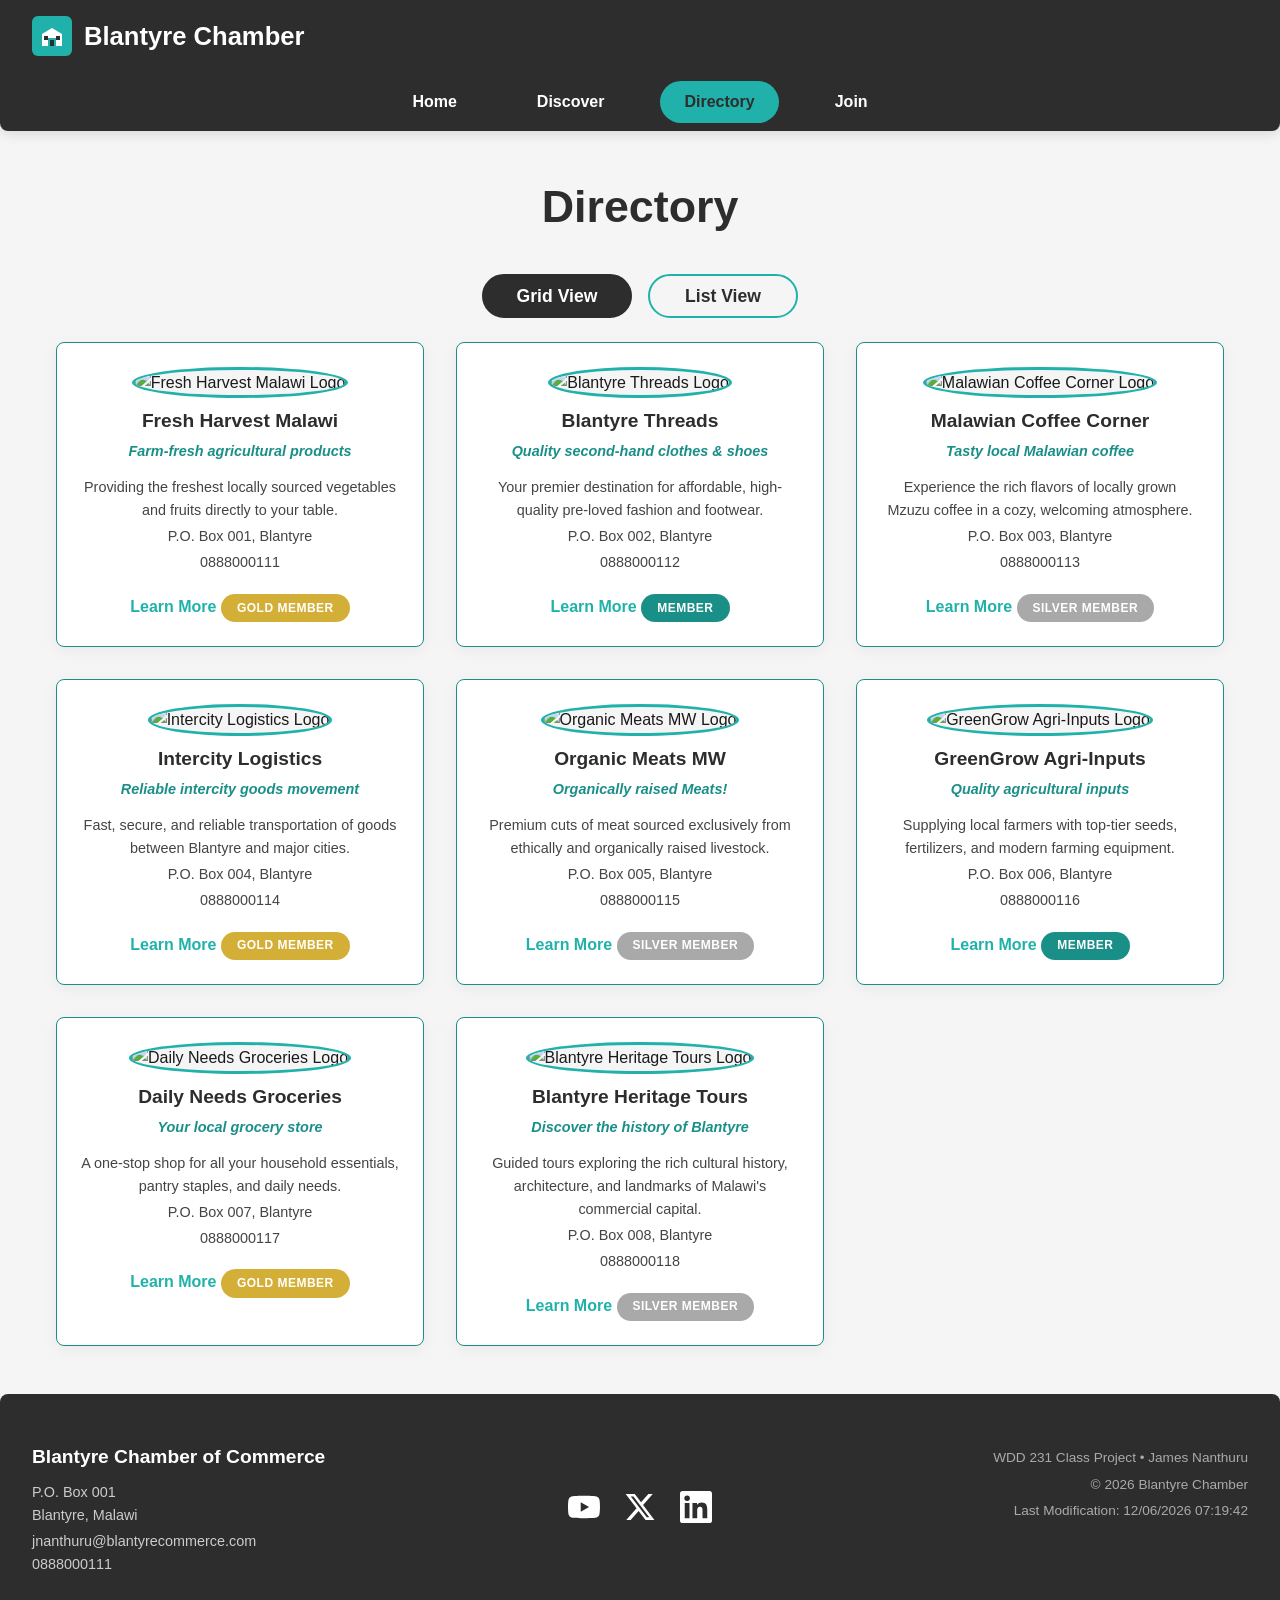
==== chamber/directory.html @ 1c6d7925 "Week 02 assignment for Chambers page" ====
<!DOCTYPE html>
<html lang="en">
<head>
    <meta charset="UTF-8">
    <meta name="viewport" content="width=device-width, initial-scale=1.0">
    <meta name="author" content="James Nanthuru">
    <meta name="description" content="Directory of local businesses in the Blantyre Chamber of Commerce.">
    <title>Directory | Blantyre Chamber of Commerce</title>
    
    <!-- Favicon links the SVG image that I used as logo, but smaller -->
    <link rel="icon" href="images/logo.svg" type="image/svg+xml">

    <!-- Facebook Open Graph Meta Tags -->
    <meta property="og:title" content="Directory | Blantyre Chamber of Commerce">
    <meta property="og:description" content="Browse our directory of local businesses and organizations in Blantyre, Malawi.">
    <meta property="og:image" content="https://jamesnanthuru.github.io/wdd231/chamber/images/hero.jpg">
    <meta property="og:url" content="https://jamesnanthuru.github.io/wdd231/chamber/directory.html">
    <meta property="og:type" content="website">

    <!-- Google Fonts, CSS and JS links -->
    <link rel="preconnect" href="https://googleapis.com">
    <link rel="preconnect" href="https://gstatic.com" crossorigin>
    <link href="https://googleapis.com/css2?family=Inter:ital,opsz,wght@0,14..32,400..700;1,14..32,400..700&family=Quicksand:wght@400;600&display=swap" rel="stylesheet">
    <link rel="stylesheet" href="styles/normalize.css">
    <link rel="stylesheet" href="styles/small.css">
    <link rel="stylesheet" href="styles/larger.css">
    <script src="scripts/directory.js" defer></script>
</head>
<body>

    <header>
        <div class="header-inner">
            <div class="brand">
                <img src="images/logo.svg" alt="Blantyre Chamber Logo" class="site-logo" width="48" height="48" />
                <span class="site-name">Blantyre Chamber</span>
            </div>
            <button class="hamburger" id="hamburgerBtn" aria-label="Toggle navigation menu">
                <span class="hamburger-line"></span>
                <span class="hamburger-line"></span>
                <span class="hamburger-line"></span>
            </button>
        </div>

        <nav id="primaryNav">
            <ul>
                <li><a href="../index.html">Home</a></li>
                <li><a href="discover.html">Discover</a></li>
                <li><a href="directory.html" class="active">Directory</a></li>
                <li><a href="join.html">Join</a></li>
            </ul>
        </nav>
    </header>

    <div class="main-container">
        <main>
            <h1>Directory</h1>
            
            <!-- Toggle Buttons -->
            <div class="view-controls">
                <button id="gridBtn" class="filter-btn active">Grid View</button>
                <button id="listBtn" class="filter-btn">List View</button>
            </div>

            <!-- Directory Container -->
            <div id="directoryContainer" class="grid-view">
                <!-- JS is to insert cards automatically -->
            </div>
        </main>
    </div>

    <footer>
        <div class="footer-contact">
            <h3>Blantyre Chamber of Commerce</h3>
            <p>P.O. Box 001<br>Blantyre, Malawi</p>
            <p>jnanthuru@blantyrecommerce.com<br>0888000111</p>
        </div>
        
        <div class="social-links">
            <a href="#" aria-label="YouTube">
                <svg viewBox="0 0 24 24" width="32" height="32" fill="currentColor"><path d="M23.498 6.186a3.016 3.016 0 0 0-2.122-2.136C19.505 3.545 12 3.545 12 3.545s-7.505 0-9.377.505A3.017 3.017 0 0 0 .502 6.186C0 8.07 0 12 0 12s0 3.93.502 5.814a3.016 3.016 0 0 0 2.122 2.136c1.871.505 9.376.505 9.376.505s7.505 0 9.377-.505a3.015 3.015 0 0 0 2.122-2.136C24 15.93 24 12 24 12s0-3.93-.502-5.814zM9.545 15.568V8.432L15.818 12l-6.273 3.568z"/></svg>
            </a>
            <a href="#" aria-label="X (Twitter)">
                <svg viewBox="0 0 24 24" width="32" height="32" fill="currentColor"><path d="M18.244 2.25h3.308l-7.227 8.26 8.502 11.24H16.17l-5.214-6.817L4.99 21.75H1.68l7.73-8.835L1.254 2.25H8.08l4.713 6.231zm-1.161 17.52h1.833L7.084 4.126H5.117z"/></svg>
            </a>
            <a href="#" aria-label="LinkedIn">
                <svg viewBox="0 0 24 24" width="32" height="32" fill="currentColor"><path d="M20.447 20.452h-3.554v-5.569c0-1.328-.027-3.037-1.852-3.037-1.853 0-2.136 1.445-2.136 2.939v5.667H9.351V9h3.414v1.561h.046c.477-.9 1.637-1.85 3.37-1.85 3.601 0 4.267 2.37 4.267 5.455v6.286zM5.337 7.433a2.062 2.062 0 01-2.063-2.065 2.064 2.064 0 112.063 2.065zm1.782 13.019H3.555V9h3.564v11.452zM22.225 0H1.771C.792 0 0 .774 0 1.729v20.542C0 23.227.792 24 1.771 24h20.451C23.2 24 24 23.227 24 22.271V1.729C24 .774 23.2 0 22.222 0h.003z"/></svg>
            </a>
        </div>
        
        <div class="footer-dev">
            <p>WDD 231 Class Project • James Nanthuru</p>
            <p>&copy; <span id="currentYear"></span> Blantyre Chamber</p>
            <p>Last Modification: <span id="lastModified"></span></p>
        </div>
    </footer>
</body>
</html>
---- chamber/styles/small.css ----
:root {
    --turquoise: #20B2AA;
    --turquoise-dark: #1A8F88;
    --turquoise-light: #7CD4CE;
    --dark-grey: #2D2D2D;
    --grey-medium: #444444;
    --grey-light: #F5F5F5;
    --white: #FFFFFF;
    --black: #1A1A1A;
    --border-radius: 8px;
    --max-width: 1200px;
    --font-body: 'Quicksand', sans-serif;
    --font-heading: 'Inter', sans-serif;
}

* {
    margin: 0;
    padding: 0;
    box-sizing: border-box;
}

body {
    font-family: var(--font-body);
    background-color: var(--grey-light);
    color: var(--black);
    line-height: 1.6;
    overflow-x: hidden; 
}

.main-container {
    max-width: var(--max-width);
    margin: 0 auto;
    padding: 0 1rem;
    width: 100%;
}

h1 {
    font-family: var(--font-heading);
    font-size: 2.2rem;
    color: var(--dark-grey);
    text-align: center;
    margin: 1.5rem 0 1.5rem 0;
}

header {
    background-color: var(--dark-grey);
    padding: 1rem;
    border-radius: 0 0 var(--border-radius) var(--border-radius);
    box-shadow: 0 4px 12px rgba(0,0,0,0.1);
}

.header-inner {
    display: flex;
    justify-content: space-between;
    align-items: center;
}

.brand {
    display: flex;
    align-items: center;
    gap: 0.75rem;
}

.site-logo { 
    height: 40px; 
    width: auto; 
}

.site-name {
    font-family: var(--font-heading);
    font-size: 1.3rem;
    font-weight: 700;
    color: var(--white);
}

.hamburger {
    display: flex;
    flex-direction: column;
    gap: 5px;
    background: none;
    border: none;
    cursor: pointer;
    padding: 5px;
}

.hamburger-line {
    width: 25px;
    height: 3px;
    background-color: var(--white);
    border-radius: 3px;
    transition: 0.3s ease;
}

#primaryNav { 
    display: none; 
    width: 100%; 
    margin-top: 1rem; 
    border-top: 1px solid rgba(255,255,255,0.15); 
    padding-top: 1rem; 
}

#primaryNav.open { 
    display: block; 
}

#primaryNav ul {
    list-style: none;
    display: flex;
    flex-direction: column;
    align-items: center;
    gap: 0.5rem;
}

#primaryNav ul li a {
    display: block;
    color: var(--white);
    text-decoration: none;
    font-size: 1rem;
    font-weight: 600;
    padding: 0.5rem 1.5rem;
    border-radius: 30px;
    transition: all 0.3s ease;
}

#primaryNav ul li a.active {
    background-color: var(--turquoise);
    color: var(--dark-grey);
}

.view-controls {
    display: flex;
    justify-content: center;
    gap: 1rem;
    margin-bottom: 1.5rem;
}

.filter-btn {
    background-color: var(--grey-light);
    border: 2px solid var(--turquoise);
    color: var(--dark-grey);
    padding: 0.5rem 1.5rem;
    border-radius: 30px;
    font-family: var(--font-body);
    font-size: 1rem;
    font-weight: 600;
    cursor: pointer;
    transition: all 0.3s ease;
    flex: 1;
    max-width: 150px;
}

.filter-btn.active {
    background-color: var(--dark-grey);
    color: var(--white);
    border-color: var(--dark-grey);
}

#directoryContainer {
    margin-bottom: 3rem;
}

#directoryContainer.grid-view {
    display: grid;
    grid-template-columns: 1fr;
    gap: 1.5rem;
}

#directoryContainer.list-view {
    display: flex;
    flex-direction: column;
    gap: 1rem;
}

.business-card {
    background-color: var(--white);
    border: 1px solid var(--turquoise-dark);
    border-radius: var(--border-radius);
    padding: 1.5rem;
    box-shadow: 0 4px 16px rgba(0,0,0,0.05);
    text-align: center;
    transition: transform 0.2s ease;
}

.business-card:hover {
    transform: translateY(-3px);
}

.business-card img {
    width: 80px;
    height: 80px;
    object-fit: cover;
    border-radius: 50%;
    margin-bottom: 0.5rem;
    background-color: var(--grey-light);
    border: 3px solid var(--turquoise);
}

.business-card h2 {
    font-family: var(--font-heading);
    font-size: 1.2rem;
    color: var(--dark-grey);
    margin-bottom: 0.2rem;
}

.business-card .tagline {
    font-style: italic;
    color: var(--turquoise-dark);
    font-weight: 600;
    margin-bottom: 0.8rem;
    font-size: 0.9rem;
}

.business-card p {
    font-size: 0.9rem;
    margin: 0.2rem 0;
    color: var(--grey-medium);
}

.business-card a {
    color: var(--turquoise);
    text-decoration: none;
    font-weight: 600;
    word-break: break-all;
}

.business-card a:hover {
    text-decoration: underline;
}

.badge {
    display: inline-block;
    margin-top: 1rem;
    padding: 0.3rem 1rem;
    border-radius: 20px;
    font-size: 0.75rem;
    font-weight: bold;
    text-transform: uppercase;
    letter-spacing: 0.5px;
    color: var(--white);
}

.badge.gold { background-color: #D4AF37; }
.badge.silver { background-color: #A9A9A9; }
.badge.member { background-color: var(--turquoise-dark); }

footer {
    background-color: var(--dark-grey);
    color: var(--white);
    text-align: center;
    padding: 2rem 1rem;
    border-radius: var(--border-radius) var(--border-radius) 0 0;
}

.footer-contact { margin-bottom: 1.5rem; }
.footer-contact h3 { 
    font-family: var(--font-heading); 
    margin-bottom: 0.5rem; 
    font-size: 1.2rem;
}
.footer-contact p { 
    font-size: 0.9rem; 
    margin: 0.2rem 0; 
    color: #ccc;
}

.social-links {
    display: flex;
    justify-content: center;
    gap: 1.5rem;
    margin-bottom: 1.5rem;
}

.social-links a { 
    color: var(--white); 
    transition: color 0.3s ease, transform 0.2s ease; 
}

.social-links a:hover { 
    color: var(--turquoise-light); 
    transform: scale(1.1);
}

.footer-dev p { 
    font-size: 0.85rem; 
    margin: 0.3rem 0; 
    color: #aaa;
}
---- chamber/styles/larger.css ----
@media (min-width: 768px) {
    
    header {
        padding: 1rem 2rem 0.5rem 2rem;
    }

    .site-name {
        font-size: 1.6rem;
    }

    .hamburger { 
        display: none; 
    }
    
    #primaryNav {
        display: block !important; 
        margin-top: 0.5rem;
        border-top: none;
    }
    
    #primaryNav ul {
        flex-direction: row;
        justify-content: center;
        gap: 2rem;
    }

    #primaryNav ul li a:hover {
        background-color: var(--white);
        color: var(--dark-grey);
    }

    h1 {
        font-size: 2.8rem;
        margin: 2.5rem 0 2rem 0;
    }

    .filter-btn {
        font-size: 1.1rem;
        padding: 0.6rem 2rem;
    }

    #directoryContainer.grid-view {
        grid-template-columns: repeat(3, 1fr); 
        gap: 2rem;
    }

    #directoryContainer.list-view .business-card {
        display: grid;
        grid-template-columns: 120px 1fr auto;
        text-align: left;
        align-items: center;
        gap: 2rem;
        padding: 1.5rem 2rem;
    }

    #directoryContainer.list-view .business-card img {
        margin-bottom: 0;
        width: 100px;
        height: 100px;
    }

    #directoryContainer.list-view .business-card .card-details {
        display: flex;
        flex-direction: column;
    }

    #directoryContainer.list-view .business-card h2 {
        font-size: 1.4rem;
    }

    #directoryContainer.list-view .badge {
        margin-top: 0;
        justify-self: end;
    }

    footer {
        display: grid;
        grid-template-columns: 1fr 1fr 1fr;
        text-align: left;
        align-items: start;
        padding: 3rem 2rem;
        gap: 2rem;
    }

    .footer-contact { 
        margin-bottom: 0; 
    }
    
    .social-links { 
        margin-bottom: 0; 
        justify-content: center; 
        align-items: center;
        height: 100%;
    }
    
    .footer-dev { 
        text-align: right; 
    }
}
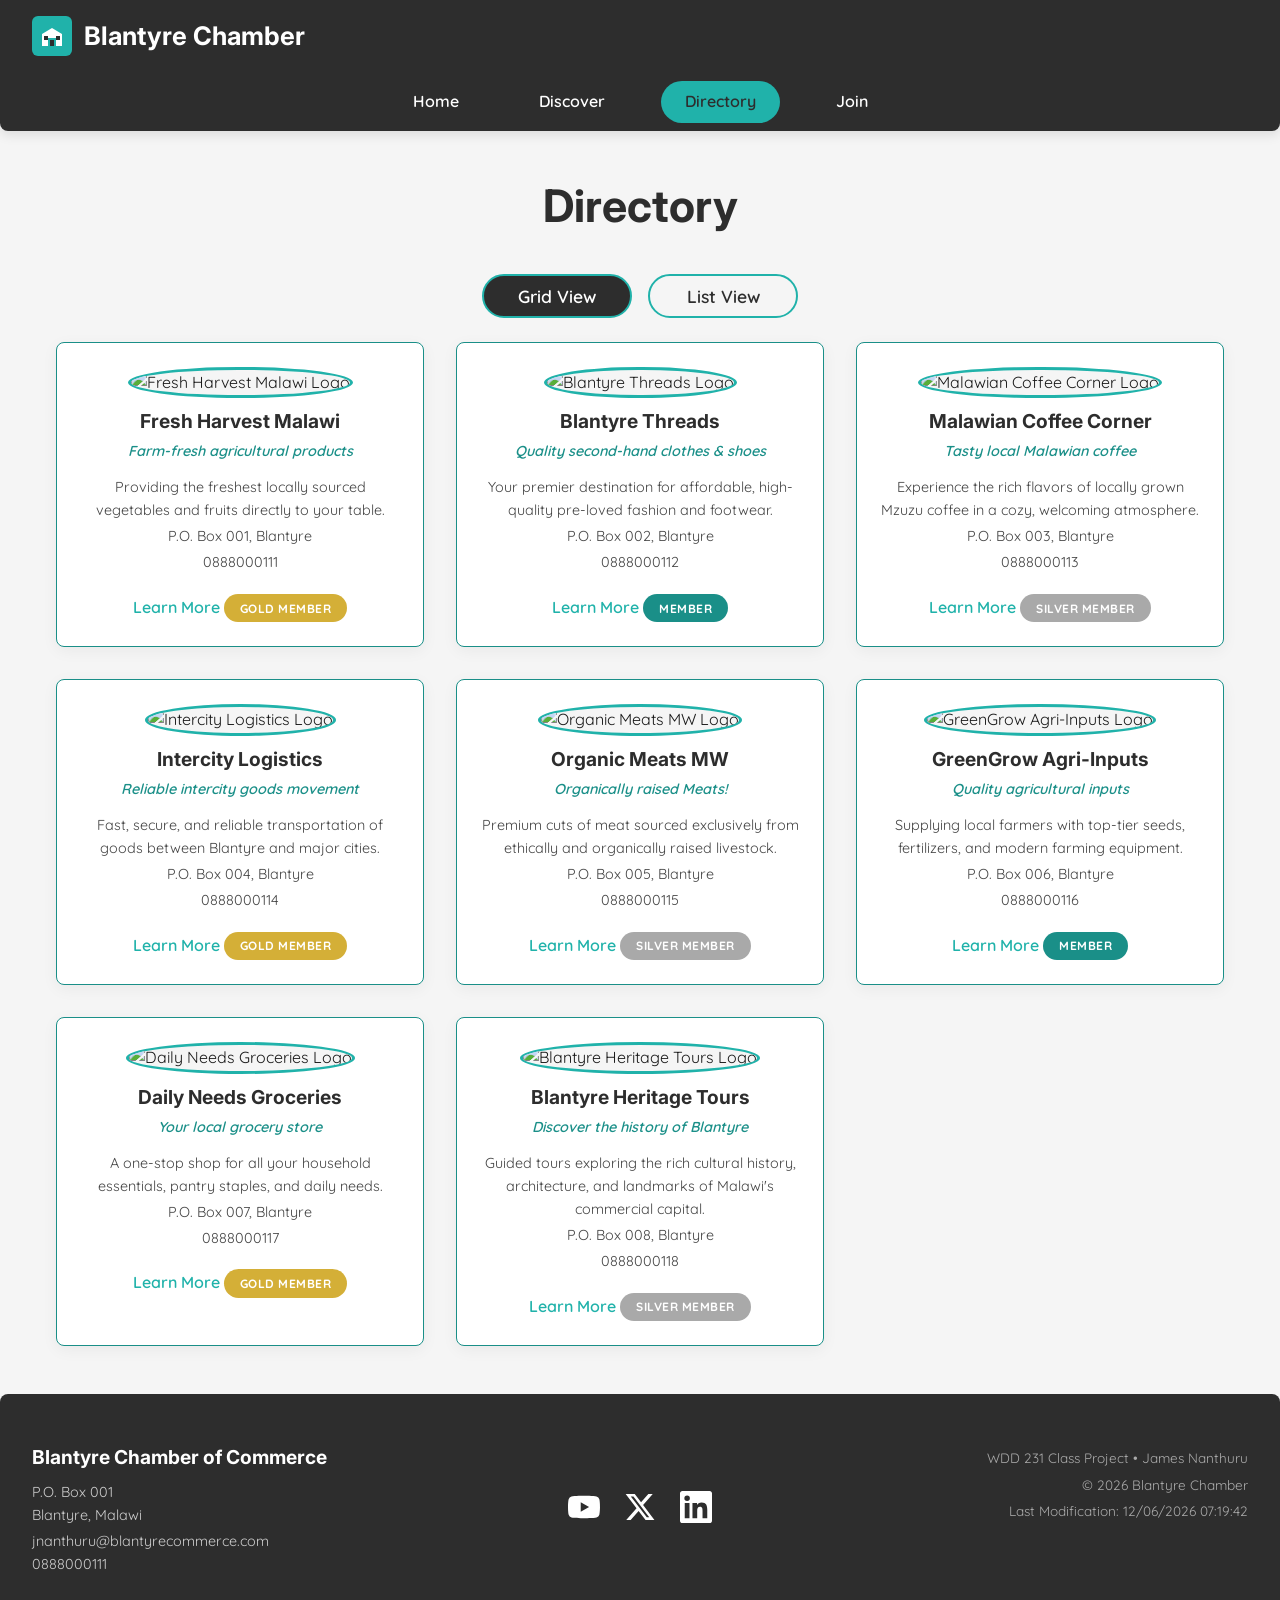
==== commit 2c72df29: "Correction on mistakes after first grading" ====
--- a/chamber/directory.html
+++ b/chamber/directory.html
@@ -18,9 +18,10 @@
     <meta property="og:type" content="website">
 
     <!-- Google Fonts, CSS and JS links -->
-    <link rel="preconnect" href="https://googleapis.com">
-    <link rel="preconnect" href="https://gstatic.com" crossorigin>
-    <link href="https://googleapis.com/css2?family=Inter:ital,opsz,wght@0,14..32,400..700;1,14..32,400..700&family=Quicksand:wght@400;600&display=swap" rel="stylesheet">
+       <!-- Google Fonts, CSS and JS links -->
+    <link rel="preconnect" href="https://fonts.googleapis.com">
+    <link rel="preconnect" href="https://fonts.gstatic.com" crossorigin>
+    <link href="https://fonts.googleapis.com/css2?family=Inter:ital,opsz,wght@0,14..32,400..700;1,14..32,400..700&family=Quicksand:wght@400;600&display=swap" rel="stylesheet">
     <link rel="stylesheet" href="styles/normalize.css">
     <link rel="stylesheet" href="styles/small.css">
     <link rel="stylesheet" href="styles/larger.css">
--- a/chamber/styles/small.css
+++ b/chamber/styles/small.css
@@ -152,7 +152,6 @@
 .filter-btn.active {
     background-color: var(--dark-grey);
     color: var(--white);
-    border-color: var(--dark-grey);
 }
 
 #directoryContainer {
